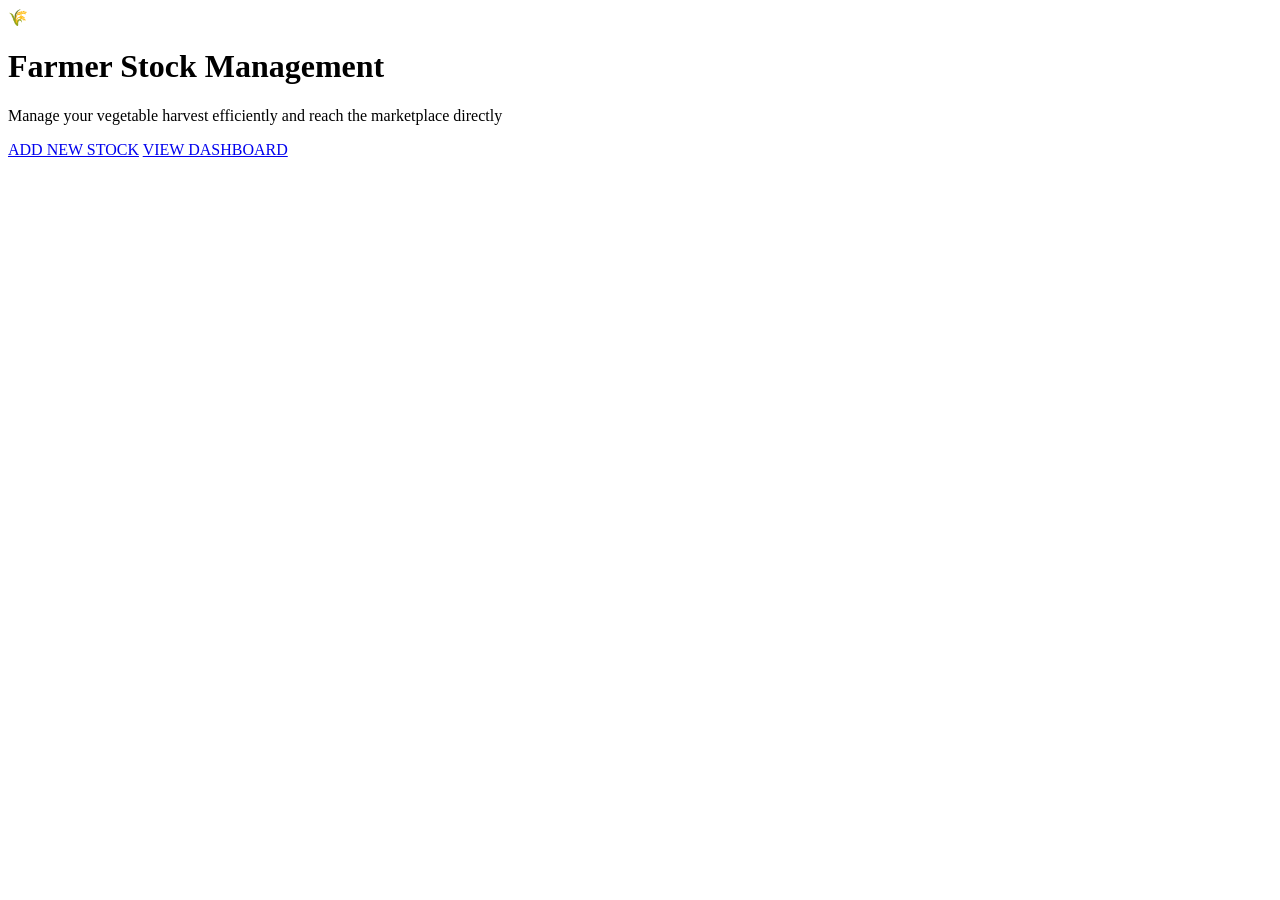
==== index.html @ 3bf1a64a "Add files via upload" ====
<!DOCTYPE html>
<html lang="en">
<head>
    <meta charset="UTF-8">
    <meta name="viewport" content="width=device-width, initial-scale=1.0">
    <title>Farmer Stock Management - Home</title>
    <link rel="stylesheet" href="/css/index.css">
</head>
<body>
<div class="container">
    <div class="card">
        <div class="header">
            <div class="logo">🌾</div>
            <h1>Farmer Stock Management</h1>
        </div>

        <p class="subtitle">Manage your vegetable harvest efficiently and reach the marketplace directly</p>

        <div class="button-group">
            <a href="/add-stock" class="btn btn-primary"> ADD NEW STOCK</a>
            <a href="/farmer-dashboard" class="btn btn-secondary"> VIEW DASHBOARD</a>
        </div>
    </div>
</div>
</body>
</html>
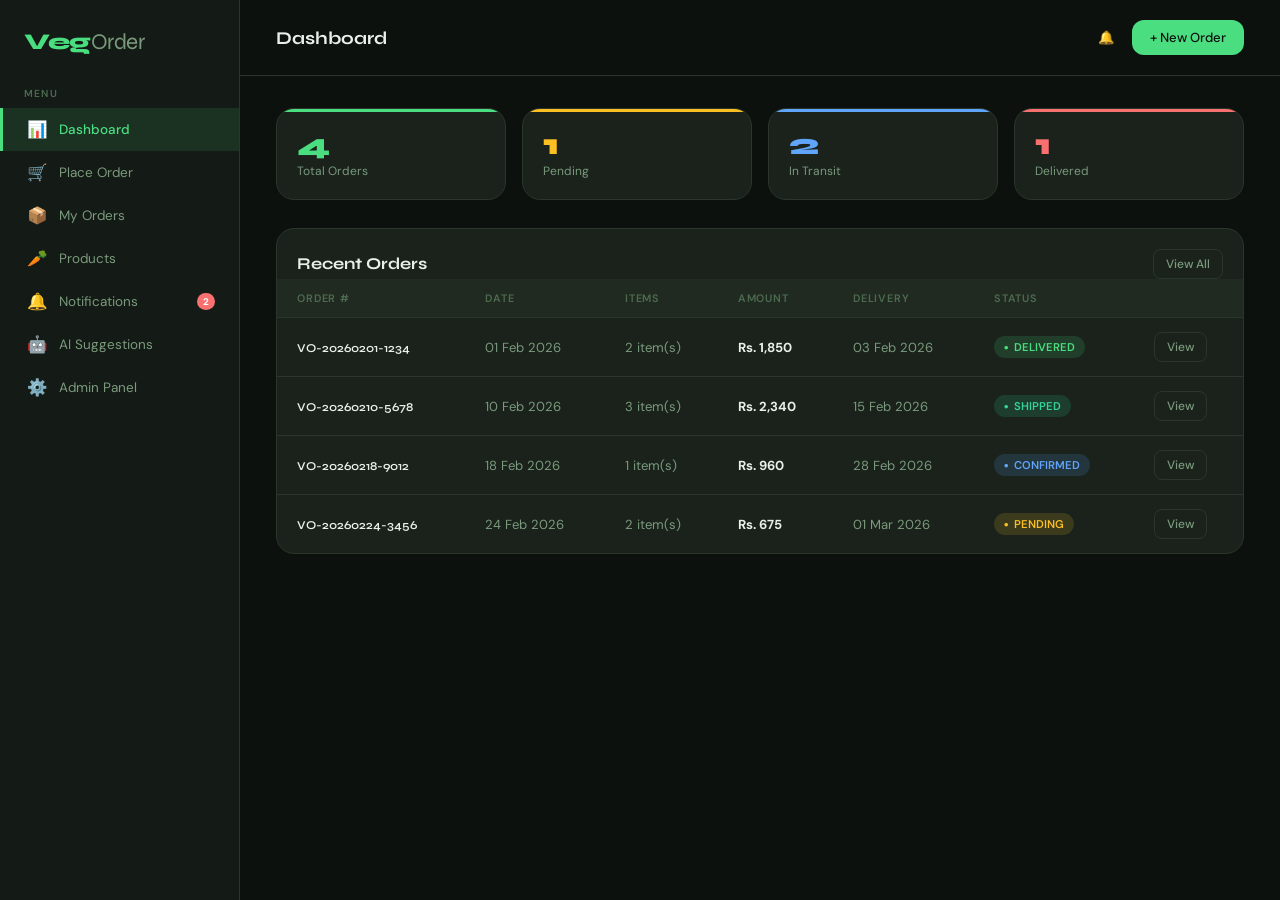
==== commit de179a23: "Add files via upload Order-Management feature" ====
--- a/index.html
+++ b/index.html
@@ -1,26 +1,1491 @@
-<!DOCTYPE html>
-<html lang="en">
-<head>
-    <meta charset="UTF-8">
-    <meta name="viewport" content="width=device-width, initial-scale=1.0">
-    <title>Farmer Stock Management - Home</title>
-    <link rel="stylesheet" href="/css/index.css">
-</head>
-<body>
-<div class="container">
-    <div class="card">
-        <div class="header">
-            <div class="logo">🌾</div>
-            <h1>Farmer Stock Management</h1>
-        </div>
-
-        <p class="subtitle">Manage your vegetable harvest efficiently and reach the marketplace directly</p>
-
-        <div class="button-group">
-            <a href="/add-stock" class="btn btn-primary"> ADD NEW STOCK</a>
-            <a href="/farmer-dashboard" class="btn btn-secondary"> VIEW DASHBOARD</a>
-        </div>
-    </div>
-</div>
-</body>
-</html>+<!DOCTYPE html>
+<html lang="en">
+<head>
+    <meta charset="UTF-8">
+    <meta name="viewport" content="width=device-width, initial-scale=1.0">
+    <title>VegOrder — Order Management</title>
+    <link rel="preconnect" href="https://fonts.googleapis.com">
+    <link href="https://fonts.googleapis.com/css2?family=Syne:wght@400;600;700;800&family=DM+Sans:ital,wght@0,300;0,400;0,500;1,300&display=swap" rel="stylesheet">
+    <style>
+        /* ===== ROOT & RESET ===== */
+        *, *::before, *::after { box-sizing: border-box; margin: 0; padding: 0; }
+
+        :root {
+            --bg: #0d110e;
+            --bg2: #141a15;
+            --surface: #1a221b;
+            --surface2: #202a21;
+            --border: #2a362b;
+            --green: #4ade80;
+            --green-dim: #22c55e;
+            --green-glow: rgba(74,222,128,0.12);
+            --amber: #fbbf24;
+            --red: #f87171;
+            --blue: #60a5fa;
+            --text: #e8f0e9;
+            --text-muted: #7a9a7d;
+            --text-dim: #4d6b50;
+            --font-display: 'Syne', sans-serif;
+            --font-body: 'DM Sans', sans-serif;
+            --r: 12px;
+            --r-lg: 18px;
+        }
+
+        html { font-size: 15px; }
+        body {
+            font-family: var(--font-body);
+            background: var(--bg);
+            color: var(--text);
+            min-height: 100vh;
+            overflow-x: hidden;
+        }
+
+        /* ===== LAYOUT ===== */
+        .shell {
+            display: grid;
+            grid-template-columns: 240px 1fr;
+            min-height: 100vh;
+        }
+
+        /* ===== SIDEBAR ===== */
+        .sidebar {
+            background: var(--bg2);
+            border-right: 1px solid var(--border);
+            display: flex;
+            flex-direction: column;
+            padding: 28px 0;
+            position: sticky;
+            top: 0;
+            height: 100vh;
+        }
+
+        .logo {
+            padding: 0 24px 32px;
+            font-family: var(--font-display);
+            font-size: 1.5rem;
+            font-weight: 800;
+            color: var(--green);
+            letter-spacing: -0.5px;
+        }
+        .logo span { color: var(--text-muted); font-weight: 400; }
+
+        .nav-label {
+            font-size: 0.68rem;
+            font-weight: 600;
+            letter-spacing: 0.12em;
+            text-transform: uppercase;
+            color: var(--text-dim);
+            padding: 0 24px 8px;
+        }
+
+        .nav-item {
+            display: flex;
+            align-items: center;
+            gap: 12px;
+            padding: 11px 24px;
+            font-size: 0.9rem;
+            font-weight: 400;
+            color: var(--text-muted);
+            cursor: pointer;
+            border-left: 3px solid transparent;
+            transition: all 0.2s;
+        }
+        .nav-item:hover { background: var(--surface); color: var(--text); }
+        .nav-item.active {
+            background: var(--green-glow);
+            color: var(--green);
+            border-left-color: var(--green);
+            font-weight: 500;
+        }
+        .nav-item .ico { font-size: 1.1rem; width: 20px; text-align: center; }
+        .badge {
+            margin-left: auto;
+            background: var(--red);
+            color: #fff;
+            font-size: 0.65rem;
+            font-weight: 700;
+            border-radius: 99px;
+            padding: 2px 6px;
+            min-width: 18px;
+            text-align: center;
+        }
+
+        .sidebar-bottom {
+            margin-top: auto;
+            padding: 20px 24px;
+            border-top: 1px solid var(--border);
+        }
+        .user-chip {
+            display: flex;
+            align-items: center;
+            gap: 10px;
+        }
+        .avatar {
+            width: 34px; height: 34px;
+            border-radius: 50%;
+            background: var(--green);
+            display: flex; align-items: center; justify-content: center;
+            font-family: var(--font-display);
+            font-weight: 700;
+            font-size: 0.8rem;
+            color: var(--bg);
+        }
+        .user-info { font-size: 0.82rem; }
+        .user-info strong { display: block; font-weight: 500; color: var(--text); }
+        .user-info small { color: var(--text-dim); }
+
+        /* ===== MAIN ===== */
+        .main {
+            display: flex;
+            flex-direction: column;
+            overflow-y: auto;
+        }
+
+        /* ===== TOPBAR ===== */
+        .topbar {
+            display: flex;
+            align-items: center;
+            justify-content: space-between;
+            padding: 20px 36px;
+            border-bottom: 1px solid var(--border);
+            background: var(--bg);
+            position: sticky;
+            top: 0;
+            z-index: 10;
+        }
+        .page-title {
+            font-family: var(--font-display);
+            font-size: 1.2rem;
+            font-weight: 700;
+            color: var(--text);
+        }
+        .topbar-actions { display: flex; gap: 10px; align-items: center; }
+
+        /* ===== BUTTONS ===== */
+        .btn {
+            display: inline-flex;
+            align-items: center;
+            gap: 7px;
+            padding: 9px 18px;
+            border-radius: var(--r);
+            font-family: var(--font-body);
+            font-size: 0.875rem;
+            font-weight: 500;
+            cursor: pointer;
+            border: none;
+            transition: all 0.2s;
+            text-decoration: none;
+        }
+        .btn-primary {
+            background: var(--green);
+            color: var(--bg);
+        }
+        .btn-primary:hover { background: var(--green-dim); transform: translateY(-1px); }
+        .btn-secondary {
+            background: var(--surface);
+            color: var(--text-muted);
+            border: 1px solid var(--border);
+        }
+        .btn-secondary:hover { color: var(--text); border-color: var(--text-dim); }
+        .btn-danger { background: rgba(248,113,113,0.15); color: var(--red); border: 1px solid rgba(248,113,113,0.3); }
+        .btn-danger:hover { background: rgba(248,113,113,0.25); }
+        .btn-sm { padding: 6px 12px; font-size: 0.8rem; border-radius: 8px; }
+        .btn-ghost { background: transparent; color: var(--text-muted); padding: 8px; border-radius: 8px; }
+        .btn-ghost:hover { background: var(--surface); color: var(--text); }
+
+        /* ===== PAGE CONTENT ===== */
+        .page { padding: 32px 36px; display: none; }
+        .page.active { display: block; }
+
+        /* ===== SECTION HEADER ===== */
+        .section-header {
+            display: flex;
+            align-items: center;
+            justify-content: space-between;
+            margin-bottom: 24px;
+        }
+        .section-title {
+            font-family: var(--font-display);
+            font-size: 1.1rem;
+            font-weight: 700;
+        }
+        .section-sub { color: var(--text-muted); font-size: 0.82rem; margin-top: 2px; }
+
+        /* ===== STATS ROW ===== */
+        .stats-row {
+            display: grid;
+            grid-template-columns: repeat(4, 1fr);
+            gap: 16px;
+            margin-bottom: 28px;
+        }
+        .stat-card {
+            background: var(--surface);
+            border: 1px solid var(--border);
+            border-radius: var(--r-lg);
+            padding: 20px;
+            position: relative;
+            overflow: hidden;
+        }
+        .stat-card::before {
+            content: '';
+            position: absolute;
+            top: 0; left: 0; right: 0;
+            height: 3px;
+            border-radius: var(--r-lg) var(--r-lg) 0 0;
+        }
+        .stat-card.green::before { background: var(--green); }
+        .stat-card.amber::before { background: var(--amber); }
+        .stat-card.red::before { background: var(--red); }
+        .stat-card.blue::before { background: var(--blue); }
+        .stat-value {
+            font-family: var(--font-display);
+            font-size: 2rem;
+            font-weight: 800;
+            line-height: 1;
+            margin-bottom: 4px;
+        }
+        .stat-card.green .stat-value { color: var(--green); }
+        .stat-card.amber .stat-value { color: var(--amber); }
+        .stat-card.red .stat-value { color: var(--red); }
+        .stat-card.blue .stat-value { color: var(--blue); }
+        .stat-label { font-size: 0.8rem; color: var(--text-muted); }
+
+        /* ===== TABLE ===== */
+        .card {
+            background: var(--surface);
+            border: 1px solid var(--border);
+            border-radius: var(--r-lg);
+            overflow: hidden;
+        }
+        .table-wrap { overflow-x: auto; }
+        table { width: 100%; border-collapse: collapse; }
+        thead th {
+            padding: 12px 20px;
+            text-align: left;
+            font-size: 0.72rem;
+            font-weight: 600;
+            letter-spacing: 0.08em;
+            text-transform: uppercase;
+            color: var(--text-dim);
+            background: var(--surface2);
+            border-bottom: 1px solid var(--border);
+        }
+        tbody tr {
+            border-bottom: 1px solid var(--border);
+            transition: background 0.15s;
+        }
+        tbody tr:last-child { border-bottom: none; }
+        tbody tr:hover { background: var(--surface2); }
+        tbody td {
+            padding: 14px 20px;
+            font-size: 0.875rem;
+            color: var(--text);
+            vertical-align: middle;
+        }
+        .td-muted { color: var(--text-muted); }
+
+        /* ===== STATUS BADGES ===== */
+        .status {
+            display: inline-flex;
+            align-items: center;
+            gap: 5px;
+            padding: 4px 10px;
+            border-radius: 99px;
+            font-size: 0.75rem;
+            font-weight: 600;
+        }
+        .status::before { content: '●'; font-size: 0.55rem; }
+        .status-PENDING { background: rgba(251,191,36,0.15); color: var(--amber); }
+        .status-CONFIRMED { background: rgba(96,165,250,0.15); color: var(--blue); }
+        .status-PACKED { background: rgba(167,139,250,0.15); color: #a78bfa; }
+        .status-SHIPPED { background: rgba(52,211,153,0.15); color: #34d399; }
+        .status-DELIVERED { background: rgba(74,222,128,0.15); color: var(--green); }
+        .status-CANCELLED { background: rgba(248,113,113,0.15); color: var(--red); }
+
+        /* ===== MODAL ===== */
+        .overlay {
+            position: fixed; inset: 0;
+            background: rgba(0,0,0,0.7);
+            backdrop-filter: blur(4px);
+            z-index: 100;
+            display: none;
+            align-items: center;
+            justify-content: center;
+            animation: fadeIn 0.2s;
+        }
+        .overlay.open { display: flex; }
+        @keyframes fadeIn { from { opacity: 0; } to { opacity: 1; } }
+
+        .modal {
+            background: var(--bg2);
+            border: 1px solid var(--border);
+            border-radius: 20px;
+            width: 620px;
+            max-width: calc(100vw - 40px);
+            max-height: 90vh;
+            overflow-y: auto;
+            animation: slideUp 0.25s cubic-bezier(0.34, 1.56, 0.64, 1);
+        }
+        @keyframes slideUp { from { transform: translateY(30px); opacity: 0; } to { transform: translateY(0); opacity: 1; } }
+
+        .modal-header {
+            display: flex;
+            align-items: center;
+            justify-content: space-between;
+            padding: 24px 28px;
+            border-bottom: 1px solid var(--border);
+        }
+        .modal-title {
+            font-family: var(--font-display);
+            font-size: 1.1rem;
+            font-weight: 700;
+        }
+        .modal-body { padding: 24px 28px; }
+        .modal-footer {
+            padding: 16px 28px;
+            border-top: 1px solid var(--border);
+            display: flex;
+            justify-content: flex-end;
+            gap: 10px;
+        }
+
+        /* ===== FORMS ===== */
+        .form-grid { display: grid; grid-template-columns: 1fr 1fr; gap: 16px; }
+        .form-group { display: flex; flex-direction: column; gap: 6px; }
+        .form-group.full { grid-column: 1 / -1; }
+        label { font-size: 0.8rem; font-weight: 500; color: var(--text-muted); }
+        input, select, textarea {
+            background: var(--surface);
+            border: 1px solid var(--border);
+            border-radius: var(--r);
+            padding: 10px 14px;
+            font-family: var(--font-body);
+            font-size: 0.875rem;
+            color: var(--text);
+            transition: border-color 0.2s;
+            outline: none;
+        }
+        input:focus, select:focus, textarea:focus {
+            border-color: var(--green);
+            box-shadow: 0 0 0 3px var(--green-glow);
+        }
+        select option { background: var(--bg2); }
+        textarea { resize: vertical; min-height: 72px; }
+
+        /* ===== CART ITEMS ===== */
+        .cart-items { display: flex; flex-direction: column; gap: 10px; margin-bottom: 16px; }
+        .cart-item {
+            display: grid;
+            grid-template-columns: 1fr 100px 32px;
+            gap: 10px;
+            align-items: center;
+            background: var(--surface);
+            border: 1px solid var(--border);
+            border-radius: var(--r);
+            padding: 12px 14px;
+        }
+        .add-item-btn {
+            display: flex;
+            align-items: center;
+            gap: 8px;
+            padding: 10px;
+            border: 1px dashed var(--border);
+            border-radius: var(--r);
+            color: var(--text-dim);
+            font-size: 0.85rem;
+            cursor: pointer;
+            transition: all 0.2s;
+            background: none;
+            width: 100%;
+        }
+        .add-item-btn:hover { border-color: var(--green); color: var(--green); }
+
+        /* ===== VEGETABLE GRID ===== */
+        .veg-grid {
+            display: grid;
+            grid-template-columns: repeat(auto-fill, minmax(180px, 1fr));
+            gap: 14px;
+            margin-bottom: 28px;
+        }
+        .veg-card {
+            background: var(--surface);
+            border: 1px solid var(--border);
+            border-radius: var(--r-lg);
+            padding: 18px;
+            transition: all 0.2s;
+            cursor: pointer;
+            position: relative;
+        }
+        .veg-card:hover { border-color: var(--green); transform: translateY(-2px); box-shadow: 0 8px 24px rgba(0,0,0,0.3); }
+        .veg-icon { font-size: 2.2rem; margin-bottom: 10px; }
+        .veg-name { font-weight: 600; font-size: 0.9rem; margin-bottom: 4px; }
+        .veg-price { color: var(--green); font-size: 0.85rem; font-weight: 500; }
+        .veg-stock { font-size: 0.75rem; color: var(--text-dim); margin-top: 4px; }
+        .stock-low { color: var(--amber) !important; }
+        .stock-out { color: var(--red) !important; }
+
+        /* ===== AI SUGGESTION CARD ===== */
+        .suggestion-card {
+            background: linear-gradient(135deg, rgba(74,222,128,0.06), rgba(74,222,128,0.02));
+            border: 1px solid rgba(74,222,128,0.2);
+            border-radius: var(--r-lg);
+            padding: 20px;
+            margin-bottom: 24px;
+        }
+        .suggestion-header {
+            display: flex;
+            align-items: center;
+            gap: 10px;
+            margin-bottom: 16px;
+        }
+        .suggestion-header h3 {
+            font-family: var(--font-display);
+            font-size: 1rem;
+            font-weight: 700;
+            color: var(--green);
+        }
+        .ai-badge {
+            background: rgba(74,222,128,0.15);
+            color: var(--green);
+            font-size: 0.65rem;
+            font-weight: 700;
+            letter-spacing: 0.1em;
+            padding: 3px 8px;
+            border-radius: 99px;
+        }
+        .suggestions-grid { display: grid; grid-template-columns: repeat(auto-fill, minmax(160px, 1fr)); gap: 10px; }
+        .sug-item {
+            background: var(--surface2);
+            border: 1px solid var(--border);
+            border-radius: var(--r);
+            padding: 12px;
+            cursor: pointer;
+            transition: all 0.2s;
+        }
+        .sug-item:hover { border-color: var(--green); }
+        .sug-item-name { font-weight: 500; font-size: 0.85rem; margin-bottom: 4px; }
+        .sug-qty { color: var(--green); font-size: 1rem; font-weight: 700; }
+        .sug-meta { font-size: 0.72rem; color: var(--text-dim); margin-top: 2px; }
+        .confidence-bar { height: 3px; background: var(--border); border-radius: 99px; margin-top: 8px; overflow: hidden; }
+        .confidence-fill { height: 100%; background: var(--green); border-radius: 99px; transition: width 0.6s; }
+
+        /* ===== NOTIFICATION LIST ===== */
+        .notif-list { display: flex; flex-direction: column; gap: 10px; }
+        .notif-item {
+            display: flex;
+            gap: 14px;
+            padding: 16px;
+            background: var(--surface);
+            border: 1px solid var(--border);
+            border-radius: var(--r);
+            transition: background 0.2s;
+        }
+        .notif-item.unread { border-left: 3px solid var(--green); background: rgba(74,222,128,0.04); }
+        .notif-icon {
+            width: 38px; height: 38px; border-radius: 10px;
+            display: flex; align-items: center; justify-content: center;
+            font-size: 1.1rem;
+            flex-shrink: 0;
+        }
+        .notif-confirm .notif-icon { background: rgba(96,165,250,0.15); }
+        .notif-ship .notif-icon { background: rgba(52,211,153,0.15); }
+        .notif-deliver .notif-icon { background: rgba(74,222,128,0.15); }
+        .notif-cancel .notif-icon { background: rgba(248,113,113,0.15); }
+        .notif-ai .notif-icon { background: rgba(167,139,250,0.15); }
+        .notif-title { font-weight: 500; font-size: 0.875rem; margin-bottom: 3px; }
+        .notif-msg { font-size: 0.8rem; color: var(--text-muted); line-height: 1.4; }
+        .notif-time { font-size: 0.72rem; color: var(--text-dim); margin-top: 6px; }
+
+        /* ===== ORDER DETAIL ===== */
+        .order-detail-header {
+            display: flex;
+            align-items: flex-start;
+            justify-content: space-between;
+            margin-bottom: 28px;
+            gap: 16px;
+        }
+        .order-meta { display: flex; flex-direction: column; gap: 6px; }
+        .order-number {
+            font-family: var(--font-display);
+            font-size: 1.4rem;
+            font-weight: 800;
+        }
+        .order-date { color: var(--text-muted); font-size: 0.85rem; }
+        .order-actions { display: flex; gap: 8px; }
+
+        .timeline {
+            display: flex;
+            gap: 0;
+            margin-bottom: 28px;
+            background: var(--surface);
+            border: 1px solid var(--border);
+            border-radius: var(--r-lg);
+            padding: 20px 24px;
+            overflow-x: auto;
+        }
+        .step {
+            flex: 1;
+            display: flex;
+            flex-direction: column;
+            align-items: center;
+            position: relative;
+            min-width: 80px;
+        }
+        .step::after {
+            content: '';
+            position: absolute;
+            top: 16px;
+            left: 50%;
+            right: -50%;
+            height: 2px;
+            background: var(--border);
+            z-index: 0;
+        }
+        .step:last-child::after { display: none; }
+        .step.done::after { background: var(--green); }
+        .step-dot {
+            width: 32px; height: 32px;
+            border-radius: 50%;
+            background: var(--surface2);
+            border: 2px solid var(--border);
+            display: flex; align-items: center; justify-content: center;
+            font-size: 0.85rem;
+            position: relative;
+            z-index: 1;
+        }
+        .step.done .step-dot { background: var(--green); border-color: var(--green); color: var(--bg); }
+        .step.current .step-dot { border-color: var(--amber); box-shadow: 0 0 0 4px rgba(251,191,36,0.2); background: rgba(251,191,36,0.15); color: var(--amber); }
+        .step-label { font-size: 0.7rem; color: var(--text-dim); margin-top: 8px; text-align: center; }
+        .step.done .step-label { color: var(--green); }
+        .step.current .step-label { color: var(--amber); font-weight: 600; }
+
+        /* ===== EMPTY STATE ===== */
+        .empty {
+            text-align: center;
+            padding: 60px 20px;
+            color: var(--text-dim);
+        }
+        .empty-icon { font-size: 3rem; margin-bottom: 12px; }
+        .empty-title { font-family: var(--font-display); font-size: 1rem; font-weight: 700; color: var(--text-muted); margin-bottom: 6px; }
+        .empty-desc { font-size: 0.85rem; }
+
+        /* ===== TOAST ===== */
+        .toast-container {
+            position: fixed;
+            bottom: 24px;
+            right: 24px;
+            z-index: 999;
+            display: flex;
+            flex-direction: column;
+            gap: 10px;
+        }
+        .toast {
+            background: var(--surface);
+            border: 1px solid var(--border);
+            border-radius: var(--r);
+            padding: 14px 18px;
+            font-size: 0.875rem;
+            min-width: 280px;
+            display: flex;
+            align-items: center;
+            gap: 10px;
+            animation: slideUp 0.3s cubic-bezier(0.34, 1.56, 0.64, 1);
+            box-shadow: 0 8px 32px rgba(0,0,0,0.4);
+        }
+        .toast.success { border-left: 3px solid var(--green); }
+        .toast.error { border-left: 3px solid var(--red); }
+        .toast.info { border-left: 3px solid var(--blue); }
+
+        /* ===== SCROLLBAR ===== */
+        ::-webkit-scrollbar { width: 6px; height: 6px; }
+        ::-webkit-scrollbar-track { background: var(--bg); }
+        ::-webkit-scrollbar-thumb { background: var(--border); border-radius: 3px; }
+        ::-webkit-scrollbar-thumb:hover { background: var(--text-dim); }
+
+        /* ===== ANIMATIONS ===== */
+        @keyframes pulse { 0%,100% { opacity:1 } 50% { opacity: 0.5 } }
+        .loading { animation: pulse 1.5s infinite; }
+    </style>
+</head>
+<body>
+
+<div class="shell">
+    <!-- SIDEBAR -->
+    <aside class="sidebar">
+        <div class="logo">Veg<span>Order</span></div>
+        <div class="nav-label">Menu</div>
+        <div class="nav-item active" onclick="showPage('dashboard')">
+            <span class="ico">📊</span> Dashboard
+        </div>
+        <div class="nav-item" onclick="showPage('place-order')">
+            <span class="ico">🛒</span> Place Order
+        </div>
+        <div class="nav-item" onclick="showPage('orders')">
+            <span class="ico">📦</span> My Orders
+        </div>
+        <div class="nav-item" onclick="showPage('vegetables')">
+            <span class="ico">🥕</span> Products
+        </div>
+        <div class="nav-item" onclick="showPage('notifications')">
+            <span class="ico">🔔</span> Notifications
+            <span class="badge" id="notif-badge" style="display:none">3</span>
+        </div>
+        <div class="nav-item" onclick="showPage('ai-suggestions')">
+            <span class="ico">🤖</span> AI Suggestions
+        </div>
+        <div class="nav-item" onclick="showPage('admin')">
+            <span class="ico">⚙️</span> Admin Panel
+        </div>
+
+    </aside>
+
+    <!-- MAIN -->
+    <main class="main">
+        <div class="topbar">
+            <div class="page-title" id="page-title">Dashboard</div>
+            <div class="topbar-actions">
+                <button class="btn btn-ghost" onclick="showPage('notifications')">🔔</button>
+                <button class="btn btn-primary" onclick="showPage('place-order')">+ New Order</button>
+            </div>
+        </div>
+
+        <!-- ===== DASHBOARD PAGE ===== -->
+        <div class="page active" id="page-dashboard">
+            <div class="stats-row">
+                <div class="stat-card green">
+                    <div class="stat-value" id="stat-total">0</div>
+                    <div class="stat-label">Total Orders</div>
+                </div>
+                <div class="stat-card amber">
+                    <div class="stat-value" id="stat-pending">0</div>
+                    <div class="stat-label">Pending</div>
+                </div>
+                <div class="stat-card blue">
+                    <div class="stat-value" id="stat-transit">0</div>
+                    <div class="stat-label">In Transit</div>
+                </div>
+                <div class="stat-card red">
+                    <div class="stat-value" id="stat-delivered">0</div>
+                    <div class="stat-label">Delivered</div>
+                </div>
+            </div>
+            <div class="card">
+                <div style="padding: 20px 20px 0; display:flex; justify-content:space-between; align-items:center;">
+                    <div class="section-title">Recent Orders</div>
+                    <button class="btn btn-secondary btn-sm" onclick="showPage('orders')">View All</button>
+                </div>
+                <div class="table-wrap">
+                    <table>
+                        <thead>
+                        <tr>
+                            <th>Order #</th>
+                            <th>Date</th>
+                            <th>Items</th>
+                            <th>Amount</th>
+                            <th>Delivery</th>
+                            <th>Status</th>
+                            <th></th>
+                        </tr>
+                        </thead>
+                        <tbody id="dashboard-orders-body">
+                        <tr><td colspan="7"><div class="loading" style="padding:20px;text-align:center;color:var(--text-dim)">Loading orders…</div></td></tr>
+                        </tbody>
+                    </table>
+                </div>
+            </div>
+        </div>
+
+        <!-- ===== PLACE ORDER PAGE ===== -->
+        <div class="page" id="page-place-order">
+            <div class="suggestion-card" id="inline-suggestions" style="display:none">
+                <div class="suggestion-header">
+                    <span style="font-size:1.5rem">🤖</span>
+                    <h3>AI Demand Suggestions</h3>
+                    <span class="ai-badge">AIML</span>
+                </div>
+                <p style="font-size:0.82rem;color:var(--text-muted);margin-bottom:14px">Based on your order history, here's what you might need:</p>
+                <div class="suggestions-grid" id="place-suggestions-grid"></div>
+            </div>
+
+            <div class="card" style="padding: 28px;">
+                <div class="section-header">
+                    <div>
+                        <div class="section-title">New Order</div>
+                        <div class="section-sub">Select vegetables, set quantity and delivery date</div>
+                    </div>
+                </div>
+
+                <div class="form-grid">
+                    <div class="form-group">
+                        <label>Delivery Date</label>
+                        <input type="date" id="order-delivery-date">
+                    </div>
+                    <div class="form-group">
+                        <label>Delivery Address</label>
+                        <input type="text" id="order-delivery-address" placeholder="Enter delivery address">
+                    </div>
+                    <div class="form-group full">
+                        <label>Order Notes (optional)</label>
+                        <textarea id="order-notes" placeholder="Special instructions…"></textarea>
+                    </div>
+                </div>
+
+                <div style="margin: 20px 0 10px; font-size:0.85rem; font-weight:500; color:var(--text-muted)">ORDER ITEMS</div>
+                <div class="cart-items" id="cart-items"></div>
+                <button class="add-item-btn" onclick="addCartItem()">+ Add Vegetable</button>
+
+                <div style="display:flex; align-items:center; justify-content:space-between; margin-top:24px; padding-top:20px; border-top:1px solid var(--border)">
+                    <div>
+                        <div style="font-size:0.8rem;color:var(--text-muted)">Order Total</div>
+                        <div style="font-family:var(--font-display);font-size:1.5rem;font-weight:800;color:var(--green)" id="order-total">Rs. 0.00</div>
+                    </div>
+                    <button class="btn btn-primary" onclick="submitOrder()" style="padding:12px 28px;font-size:1rem;">
+                        Place Order →
+                    </button>
+                </div>
+            </div>
+        </div>
+
+        <!-- ===== MY ORDERS PAGE ===== -->
+        <div class="page" id="page-orders">
+            <div class="card">
+                <div style="padding:20px; display:flex; gap:10px; align-items:center; border-bottom:1px solid var(--border)">
+                    <select id="status-filter" onchange="filterOrders()" style="min-width:160px">
+                        <option value="">All Statuses</option>
+                        <option>PENDING</option>
+                        <option>CONFIRMED</option>
+                        <option>PACKED</option>
+                        <option>SHIPPED</option>
+                        <option>DELIVERED</option>
+                        <option>CANCELLED</option>
+                    </select>
+                </div>
+                <div class="table-wrap">
+                    <table>
+                        <thead>
+                        <tr>
+                            <th>Order #</th>
+                            <th>Date</th>
+                            <th>Items</th>
+                            <th>Total</th>
+                            <th>Delivery Date</th>
+                            <th>Status</th>
+                            <th>Actions</th>
+                        </tr>
+                        </thead>
+                        <tbody id="orders-body"></tbody>
+                    </table>
+                </div>
+            </div>
+        </div>
+
+        <!-- ===== VEGETABLES PAGE ===== -->
+        <div class="page" id="page-vegetables">
+            <div class="section-header">
+                <div>
+                    <div class="section-title">Available Products</div>
+                    <div class="section-sub">Live stock from farmers</div>
+                </div>
+                <input type="text" placeholder="Search vegetables…" oninput="filterVegs(this.value)" style="width:220px">
+            </div>
+            <div class="veg-grid" id="veg-grid"></div>
+        </div>
+
+        <!-- ===== NOTIFICATIONS PAGE ===== -->
+        <div class="page" id="page-notifications">
+            <div class="section-header">
+                <div>
+                    <div class="section-title">Notifications</div>
+                    <div class="section-sub" id="notif-count-label"></div>
+                </div>
+                <button class="btn btn-secondary btn-sm" onclick="markAllRead()">Mark all read</button>
+            </div>
+            <div class="notif-list" id="notif-list"></div>
+        </div>
+
+        <!-- ===== AI SUGGESTIONS PAGE ===== -->
+        <div class="page" id="page-ai-suggestions">
+            <div class="suggestion-card">
+                <div class="suggestion-header">
+                    <span style="font-size:1.8rem">🤖</span>
+                    <div>
+                        <h3>AI Demand Planner</h3>
+                        <p style="font-size:0.8rem;color:var(--text-muted);margin-top:2px">Smart quantity predictions based on your buying patterns</p>
+                    </div>
+                    <span class="ai-badge" style="margin-left:auto">AIML</span>
+                </div>
+                <div style="display:flex;gap:12px;align-items:center;margin-bottom:16px">
+                    <label style="color:var(--text-muted);font-size:0.85rem">Analysis period:</label>
+                    <select id="ai-months" onchange="loadSuggestions()" style="width:auto">
+                        <option value="1">Last 1 month</option>
+                        <option value="3" selected>Last 3 months</option>
+                        <option value="6">Last 6 months</option>
+                    </select>
+                </div>
+                <div class="suggestions-grid" id="ai-suggestions-grid">
+                    <div class="empty" style="grid-column:1/-1;padding:40px">
+                        <div class="empty-icon">📊</div>
+                        <div class="empty-title">No history yet</div>
+                        <div class="empty-desc">Place orders to unlock AI-powered demand predictions</div>
+                    </div>
+                </div>
+            </div>
+            <div style="padding:12px 0;font-size:0.8rem;color:var(--text-dim);text-align:center">
+                AI suggestions use a rolling average + 10% waste-reduction buffer. Confidence increases with more order history.
+            </div>
+        </div>
+
+        <!-- ===== ADMIN PAGE ===== -->
+        <div class="page" id="page-admin">
+            <div class="section-header">
+                <div class="section-title">Admin — Update Order Status</div>
+            </div>
+            <div class="card">
+                <div class="table-wrap">
+                    <table>
+                        <thead>
+                        <tr><th>Order #</th><th>Buyer ID</th><th>Total</th><th>Current Status</th><th>Update Status</th></tr>
+                        </thead>
+                        <tbody id="admin-orders-body"></tbody>
+                    </table>
+                </div>
+            </div>
+        </div>
+    </main>
+</div>
+
+<!-- ORDER DETAIL MODAL -->
+<div class="overlay" id="detail-modal">
+    <div class="modal" style="width:700px">
+        <div class="modal-header">
+            <div class="modal-title">Order Details</div>
+            <button class="btn btn-ghost" onclick="closeModal('detail-modal')">✕</button>
+        </div>
+        <div class="modal-body" id="detail-modal-body"></div>
+    </div>
+</div>
+
+<!-- CANCEL MODAL -->
+<div class="overlay" id="cancel-modal">
+    <div class="modal" style="width:420px">
+        <div class="modal-header">
+            <div class="modal-title">Cancel Order</div>
+            <button class="btn btn-ghost" onclick="closeModal('cancel-modal')">✕</button>
+        </div>
+        <div class="modal-body">
+            <p style="color:var(--text-muted);margin-bottom:16px;font-size:0.875rem">Please provide a reason for cancellation:</p>
+            <textarea id="cancel-reason" placeholder="Reason for cancellation…" style="width:100%"></textarea>
+        </div>
+        <div class="modal-footer">
+            <button class="btn btn-secondary" onclick="closeModal('cancel-modal')">Back</button>
+            <button class="btn btn-danger" onclick="confirmCancel()">Cancel Order</button>
+        </div>
+    </div>
+</div>
+
+<div class="toast-container" id="toasts"></div>
+
+<script>
+    // ============================================================
+    // CONFIG
+    // ============================================================
+    const API = 'http://localhost:8081/api';
+    const BUYER_ID = 3; // logged in buyer
+
+    // ============================================================
+    // STATE
+    // ============================================================
+    let allOrders = [];
+    let allVegs = [];
+    let allNotifs = [];
+    let cartItems = [];
+    let cancelTargetId = null;
+
+    // ============================================================
+    // DEMO DATA (used when backend not connected)
+    // ============================================================
+    const DEMO_VEGS = [
+        { id: 1, name: 'Tomatoes', category: 'Fruit', unit: 'kg', pricePerUnit: 120, availableStock: 500, icon: '🍅' },
+        { id: 2, name: 'Carrots', category: 'Root', unit: 'kg', pricePerUnit: 85, availableStock: 300, icon: '🥕' },
+        { id: 3, name: 'Cabbage', category: 'Leafy', unit: 'piece', pricePerUnit: 60, availableStock: 200, icon: '🥬' },
+        { id: 4, name: 'Beans', category: 'Pod', unit: 'kg', pricePerUnit: 150, availableStock: 150, icon: '🫘' },
+        { id: 5, name: 'Brinjal', category: 'Fruit', unit: 'kg', pricePerUnit: 95, availableStock: 250, icon: '🍆' },
+        { id: 6, name: 'Leeks', category: 'Bulb', unit: 'bundle', pricePerUnit: 45, availableStock: 180, icon: '🧅' },
+        { id: 7, name: 'Pumpkin', category: 'Fruit', unit: 'kg', pricePerUnit: 55, availableStock: 400, icon: '🎃' },
+        { id: 8, name: 'Bitter Gourd', category: 'Fruit', unit: 'kg', pricePerUnit: 130, availableStock: 5, icon: '🫑' },
+    ];
+
+    const DEMO_ORDERS = [
+        { id: 1, orderNumber: 'VO-20260201-1234', buyerId: 3, status: 'DELIVERED', totalAmount: 1850, deliveryDate: '2026-02-03', createdAt: '2026-02-01T09:30:00', canModifyUntil: null, items: [{vegetableId:1,quantity:5,unitPrice:120},{vegetableId:2,quantity:8,unitPrice:85}] },
+        { id: 2, orderNumber: 'VO-20260210-5678', buyerId: 3, status: 'SHIPPED', totalAmount: 2340, deliveryDate: '2026-02-15', createdAt: '2026-02-10T14:00:00', canModifyUntil: null, items: [{vegetableId:3,quantity:10,unitPrice:60},{vegetableId:4,quantity:6,unitPrice:150},{vegetableId:5,quantity:8,unitPrice:95}] },
+        { id: 3, orderNumber: 'VO-20260218-9012', buyerId: 3, status: 'CONFIRMED', totalAmount: 960, deliveryDate: '2026-02-28', createdAt: '2026-02-18T11:00:00', canModifyUntil: '2026-12-01T12:00:00', items: [{vegetableId:1,quantity:8,unitPrice:120}] },
+        { id: 4, orderNumber: 'VO-20260224-3456', buyerId: 3, status: 'PENDING', totalAmount: 675, deliveryDate: '2026-03-01', createdAt: '2026-02-24T16:45:00', canModifyUntil: '2026-12-01T17:15:00', items: [{vegetableId:6,quantity:5,unitPrice:45},{vegetableId:2,quantity:6,unitPrice:85}] },
+    ];
+
+    const DEMO_NOTIFS = [
+        { id: 1, title: 'Order Delivered 🎉', message: 'VO-20260201-1234 has been delivered. Enjoy your fresh vegetables!', type: 'ORDER_DELIVERED', isRead: false, createdAt: '2026-02-03T14:00:00' },
+        { id: 2, title: 'Order On the Way 🚚', message: 'VO-20260210-5678 is shipped and out for delivery.', type: 'ORDER_SHIPPED', isRead: false, createdAt: '2026-02-13T09:00:00' },
+        { id: 3, title: 'Order Confirmed ✅', message: 'VO-20260218-9012 confirmed. Total: Rs. 960', type: 'ORDER_CONFIRMED', isRead: true, createdAt: '2026-02-18T11:05:00' },
+        { id: 4, title: 'AI Suggestion 🤖', message: 'Based on your history, consider ordering 12kg Tomatoes and 10kg Carrots this week.', type: 'DEMAND_SUGGESTION', isRead: true, createdAt: '2026-02-20T08:00:00' },
+    ];
+
+    const DEMO_SUGGESTIONS = [
+        { vegetableId: 1, vegetableName: 'Tomatoes', unit: 'kg', suggestedQuantity: 14.3, averageMonthlyQuantity: 13, basedOnMonths: 3, confidenceScore: 85 },
+        { vegetableId: 2, vegetableName: 'Carrots', unit: 'kg', suggestedQuantity: 11, averageMonthlyQuantity: 10, basedOnMonths: 3, confidenceScore: 78 },
+        { vegetableId: 3, vegetableName: 'Cabbage', unit: 'piece', suggestedQuantity: 7.7, averageMonthlyQuantity: 7, basedOnMonths: 2, confidenceScore: 55 },
+    ];
+
+    // ============================================================
+    // INIT
+    // ============================================================
+    document.addEventListener('DOMContentLoaded', () => {
+        // Set min date to today
+        document.getElementById('order-delivery-date').min = new Date().toISOString().split('T')[0];
+        loadAll();
+    });
+
+    async function loadAll() {
+        await Promise.all([loadVegetables(), loadOrders(), loadNotifications()]);
+        renderDashboard();
+        renderVegeables();
+        renderOrdersPage();
+        renderNotifications();
+        addCartItem(); // Start with one empty row
+    }
+
+    // ============================================================
+    // DATA LOADING (falls back to demo data)
+    // ============================================================
+    async function loadVegetables() {
+        try {
+            const r = await fetch(`${API}/vegetables`);
+            const d = await r.json();
+            if (d.success) { allVegs = d.data; return; }
+        } catch(e) {}
+        allVegs = DEMO_VEGS;
+    }
+
+    async function loadOrders() {
+        try {
+            const r = await fetch(`${API}/orders/buyer/${BUYER_ID}`);
+            const d = await r.json();
+            if (d.success) { allOrders = d.data; return; }
+        } catch(e) {}
+        allOrders = DEMO_ORDERS;
+    }
+
+    async function loadNotifications() {
+        try {
+            const r = await fetch(`${API}/notifications/user/${BUYER_ID}`);
+            const d = await r.json();
+            if (d.success) { allNotifs = d.data; return; }
+        } catch(e) {}
+        allNotifs = DEMO_NOTIFS;
+    }
+
+    async function loadSuggestions() {
+        const months = document.getElementById('ai-months')?.value || 3;
+        try {
+            const r = await fetch(`${API}/orders/suggestions/${BUYER_ID}?months=${months}`);
+            const d = await r.json();
+            if (d.success && d.data.length) { renderSuggestionsGrid(d.data, 'ai-suggestions-grid'); return; }
+        } catch(e) {}
+        renderSuggestionsGrid(DEMO_SUGGESTIONS, 'ai-suggestions-grid');
+    }
+
+    // ============================================================
+    // NAVIGATION
+    // ============================================================
+    const pageTitles = {
+        dashboard: 'Dashboard', 'place-order': 'Place Order',
+        orders: 'My Orders', vegetables: 'Products',
+        notifications: 'Notifications', 'ai-suggestions': 'AI Demand Planner', admin: 'Admin Panel'
+    };
+
+    function showPage(name) {
+        document.querySelectorAll('.page').forEach(p => p.classList.remove('active'));
+        document.querySelectorAll('.nav-item').forEach(n => n.classList.remove('active'));
+        document.getElementById(`page-${name}`).classList.add('active');
+        document.querySelectorAll('.nav-item').forEach(n => {
+            if (n.textContent.toLowerCase().includes(pageTitles[name]?.split(' ')[0].toLowerCase())) {
+                n.classList.add('active');
+            }
+        });
+        document.getElementById('page-title').textContent = pageTitles[name] || name;
+
+        if (name === 'ai-suggestions') loadSuggestions();
+        if (name === 'admin') renderAdmin();
+        if (name === 'place-order') loadInlineSuggestions();
+    }
+
+    // ============================================================
+    // DASHBOARD
+    // ============================================================
+    function renderDashboard() {
+        document.getElementById('stat-total').textContent = allOrders.length;
+        document.getElementById('stat-pending').textContent = allOrders.filter(o => o.status === 'PENDING').length;
+        document.getElementById('stat-transit').textContent = allOrders.filter(o => ['CONFIRMED','PACKED','SHIPPED'].includes(o.status)).length;
+        document.getElementById('stat-delivered').textContent = allOrders.filter(o => o.status === 'DELIVERED').length;
+
+        const recent = [...allOrders].slice(0, 5);
+        const tbody = document.getElementById('dashboard-orders-body');
+        if (!recent.length) {
+            tbody.innerHTML = '<tr><td colspan="7"><div class="empty"><div class="empty-icon">📦</div><div class="empty-title">No orders yet</div></div></td></tr>';
+            return;
+        }
+        tbody.innerHTML = recent.map(o => `
+    <tr>
+      <td><span style="font-family:var(--font-display);font-size:0.8rem;font-weight:600">${o.orderNumber}</span></td>
+      <td class="td-muted">${fmtDate(o.createdAt)}</td>
+      <td class="td-muted">${o.items?.length || 0} item(s)</td>
+      <td><strong>Rs. ${Number(o.totalAmount).toLocaleString()}</strong></td>
+      <td class="td-muted">${fmtDate(o.deliveryDate)}</td>
+      <td><span class="status status-${o.status}">${o.status}</span></td>
+      <td><button class="btn btn-secondary btn-sm" onclick="viewOrder(${o.id})">View</button></td>
+    </tr>`).join('');
+    }
+
+    // ============================================================
+    // VEGETABLES
+    // ============================================================
+    function renderVegeables(filter = '') {
+        const grid = document.getElementById('veg-grid');
+        const filtered = allVegs.filter(v => v.name.toLowerCase().includes(filter.toLowerCase()));
+        if (!filtered.length) {
+            grid.innerHTML = '<div class="empty" style="grid-column:1/-1"><div class="empty-icon">🔍</div><div class="empty-title">No vegetables found</div></div>';
+            return;
+        }
+        const icons = ['🍅','🥕','🥬','🫘','🍆','🧅','🎃','🫑','🌽','🥦','🧄','🫛'];
+        grid.innerHTML = filtered.map((v, i) => {
+            const stockClass = v.availableStock <= 10 ? (v.availableStock <= 0 ? 'stock-out' : 'stock-low') : '';
+            return `
+    <div class="veg-card" onclick="addVegToCart(${v.id})">
+      <div class="veg-icon">${v.icon || icons[i % icons.length]}</div>
+      <div class="veg-name">${v.name}</div>
+      <div class="veg-price">Rs. ${v.pricePerUnit} / ${v.unit}</div>
+      <div class="veg-stock ${stockClass}">Stock: ${v.availableStock} ${v.unit}</div>
+    </div>`;
+        }).join('');
+    }
+
+    function filterVegs(q) { renderVegeables(q); }
+
+    // ============================================================
+    // ORDERS LIST
+    // ============================================================
+    function renderOrdersPage() {
+        const filter = document.getElementById('status-filter')?.value || '';
+        const orders = filter ? allOrders.filter(o => o.status === filter) : allOrders;
+        const tbody = document.getElementById('orders-body');
+        if (!orders.length) {
+            tbody.innerHTML = '<tr><td colspan="7"><div class="empty"><div class="empty-icon">📦</div><div class="empty-title">No orders found</div></div></td></tr>';
+            return;
+        }
+        tbody.innerHTML = orders.map(o => {
+            const canMod = o.canModifyUntil && new Date(o.canModifyUntil) > new Date() && !['CANCELLED','DELIVERED'].includes(o.status);
+            return `
+    <tr>
+      <td><span style="font-family:var(--font-display);font-weight:700;font-size:0.82rem">${o.orderNumber}</span></td>
+      <td class="td-muted">${fmtDate(o.createdAt)}</td>
+      <td class="td-muted">${o.items?.length || 0} items</td>
+      <td><strong>Rs. ${Number(o.totalAmount).toLocaleString()}</strong></td>
+      <td class="td-muted">${fmtDate(o.deliveryDate)}</td>
+      <td><span class="status status-${o.status}">${o.status}</span></td>
+      <td style="display:flex;gap:6px">
+        <button class="btn btn-secondary btn-sm" onclick="viewOrder(${o.id})">View</button>
+        ${canMod ? `<button class="btn btn-danger btn-sm" onclick="startCancel(${o.id})">Cancel</button>` : ''}
+      </td>
+    </tr>`;
+        }).join('');
+    }
+
+    function filterOrders() { renderOrdersPage(); }
+
+    // ============================================================
+    // ORDER DETAIL
+    // ============================================================
+    function viewOrder(id) {
+        const o = allOrders.find(x => x.id === id);
+        if (!o) return;
+        const steps = ['PENDING','CONFIRMED','PACKED','SHIPPED','DELIVERED'];
+        const curIdx = steps.indexOf(o.status);
+        const isCancelled = o.status === 'CANCELLED';
+
+        const timeline = isCancelled
+            ? `<div style="padding:16px;text-align:center"><span class="status status-CANCELLED">Order Cancelled</span></div>`
+            : `<div class="timeline">
+        ${steps.map((s, i) => {
+                const cls = i < curIdx ? 'done' : (i === curIdx ? 'current' : '');
+                const icons2 = ['📝','✅','📦','🚚','🎉'];
+                return `<div class="step ${cls}"><div class="step-dot">${i <= curIdx ? icons2[i] : ''}</div><div class="step-label">${s}</div></div>`;
+            }).join('')}
+       </div>`;
+
+        const itemsHtml = (o.items || []).map(item => {
+            const veg = allVegs.find(v => v.id === item.vegetableId) || { name: `Veg #${item.vegetableId}`, unit: '' };
+            return `<tr>
+      <td>${veg.name}</td>
+      <td class="td-muted">${item.quantity} ${veg.unit}</td>
+      <td class="td-muted">Rs. ${item.unitPrice}</td>
+      <td><strong>Rs. ${(item.quantity * item.unitPrice).toFixed(2)}</strong></td>
+    </tr>`;
+        }).join('');
+
+        const canMod = o.canModifyUntil && new Date(o.canModifyUntil) > new Date() && !isCancelled;
+        const timeLeft = canMod ? getTimeLeft(o.canModifyUntil) : '';
+
+        document.getElementById('detail-modal-body').innerHTML = `
+    <div class="order-detail-header">
+      <div class="order-meta">
+        <div class="order-number">${o.orderNumber}</div>
+        <div class="order-date">Placed: ${fmtDateTime(o.createdAt)}</div>
+        <div class="order-date">Delivery: ${fmtDate(o.deliveryDate)}</div>
+        ${o.deliveryAddress ? `<div class="order-date">📍 ${o.deliveryAddress}</div>` : ''}
+      </div>
+      <div class="order-actions">
+        <span class="status status-${o.status}">${o.status}</span>
+        ${canMod ? `<button class="btn btn-danger btn-sm" onclick="closeModal('detail-modal');startCancel(${o.id})">Cancel</button>` : ''}
+      </div>
+    </div>
+    ${canMod ? `<div style="background:rgba(251,191,36,0.1);border:1px solid rgba(251,191,36,0.2);border-radius:10px;padding:10px 14px;font-size:0.8rem;color:var(--amber);margin-bottom:20px">⏱ You can modify this order for ${timeLeft}</div>` : ''}
+    ${timeline}
+    <div style="font-size:0.82rem;font-weight:600;color:var(--text-dim);letter-spacing:0.08em;margin-bottom:12px">ORDER ITEMS</div>
+    <div class="card" style="margin-bottom:16px">
+      <table style="width:100%">
+        <thead><tr><th>Item</th><th>Qty</th><th>Unit Price</th><th>Subtotal</th></tr></thead>
+        <tbody>${itemsHtml}</tbody>
+      </table>
+    </div>
+    <div style="text-align:right">
+      <div style="font-size:0.8rem;color:var(--text-muted)">Order Total</div>
+      <div style="font-family:var(--font-display);font-size:1.6rem;font-weight:800;color:var(--green)">Rs. ${Number(o.totalAmount).toLocaleString()}</div>
+    </div>
+    ${o.notes ? `<div style="margin-top:14px;font-size:0.8rem;color:var(--text-muted)">Notes: ${o.notes}</div>` : ''}
+    ${o.cancellationReason ? `<div style="margin-top:14px;font-size:0.8rem;color:var(--red)">Cancellation reason: ${o.cancellationReason}</div>` : ''}
+  `;
+
+        document.getElementById('detail-modal').classList.add('open');
+    }
+
+    // ============================================================
+    // PLACE ORDER — CART
+    // ============================================================
+    function addCartItem(vegId = null, qty = '') {
+        const id = Date.now();
+        cartItems.push({ id });
+        renderCart();
+        if (vegId) {
+            setTimeout(() => {
+                const sel = document.querySelector(`[data-cart="${id}"] select`);
+                if (sel) { sel.value = vegId; updateCartTotal(); }
+                const qtyInput = document.querySelector(`[data-cart="${id}"] input`);
+                if (qtyInput && qty) { qtyInput.value = qty; updateCartTotal(); }
+            }, 50);
+        }
+    }
+
+    function addVegToCart(vegId) {
+        showPage('place-order');
+        addCartItem(vegId, 1);
+        toast('Vegetable added to cart', 'success');
+    }
+
+    function removeCartItem(id) {
+        cartItems = cartItems.filter(c => c.id !== id);
+        renderCart();
+        updateCartTotal();
+    }
+
+    function renderCart() {
+        const container = document.getElementById('cart-items');
+        if (!cartItems.length) { container.innerHTML = ''; return; }
+        container.innerHTML = cartItems.map(c => `
+    <div class="cart-item" data-cart="${c.id}">
+      <select onchange="updateCartTotal()" style="flex:1">
+        <option value="">Select vegetable…</option>
+        ${allVegs.map(v => `<option value="${v.id}">${v.name} — Rs.${v.pricePerUnit}/${v.unit} (Stock: ${v.availableStock})</option>`).join('')}
+      </select>
+      <input type="number" min="0.1" step="0.1" placeholder="Qty" oninput="updateCartTotal()" style="text-align:center">
+      <button class="btn btn-ghost btn-sm" onclick="removeCartItem(${c.id})" style="color:var(--red);padding:6px">✕</button>
+    </div>
+  `).join('');
+    }
+
+    function updateCartTotal() {
+        let total = 0;
+        document.querySelectorAll('.cart-item').forEach(row => {
+            const vegId = Number(row.querySelector('select').value);
+            const qty = Number(row.querySelector('input').value) || 0;
+            if (vegId && qty) {
+                const veg = allVegs.find(v => v.id === vegId);
+                if (veg) total += qty * veg.pricePerUnit;
+            }
+        });
+        document.getElementById('order-total').textContent = `Rs. ${total.toLocaleString('en', {minimumFractionDigits: 2})}`;
+    }
+
+    async function loadInlineSuggestions() {
+        const el = document.getElementById('inline-suggestions');
+        // Only show if buyer has history
+        if (allOrders.length > 0) {
+            el.style.display = 'block';
+            renderSuggestionsGrid(DEMO_SUGGESTIONS, 'place-suggestions-grid', true);
+        }
+    }
+
+    function renderSuggestionsGrid(sugs, gridId, clickable = false) {
+        const grid = document.getElementById(gridId);
+        if (!sugs || !sugs.length) {
+            grid.innerHTML = '<div class="empty" style="grid-column:1/-1;padding:40px"><div class="empty-icon">📊</div><div class="empty-title">No history yet</div></div>';
+            return;
+        }
+        grid.innerHTML = sugs.map(s => `
+    <div class="sug-item" ${clickable ? `onclick="addCartItem(${s.vegetableId}, ${s.suggestedQuantity})"` : ''}>
+      <div class="sug-item-name">${s.vegetableName}</div>
+      <div class="sug-qty">${s.suggestedQuantity} <small style="font-size:0.65rem;color:var(--text-dim)">${s.unit}</small></div>
+      <div class="sug-meta">Avg: ${s.averageMonthlyQuantity}/${s.unit}/mo · ${s.basedOnMonths}mo history</div>
+      <div class="confidence-bar"><div class="confidence-fill" style="width:${s.confidenceScore}%"></div></div>
+      <div class="sug-meta" style="margin-top:4px">Confidence: ${s.confidenceScore}%</div>
+      ${clickable ? '<div class="sug-meta" style="color:var(--green);margin-top:4px">+ Add to order</div>' : ''}
+    </div>
+  `).join('');
+    }
+
+    // ============================================================
+    // SUBMIT ORDER
+    // ============================================================
+    async function submitOrder() {
+        const deliveryDate = document.getElementById('order-delivery-date').value;
+        const deliveryAddress = document.getElementById('order-delivery-address').value;
+
+        if (!deliveryDate) { toast('Please select a delivery date', 'error'); return; }
+        if (!deliveryAddress) { toast('Please enter a delivery address', 'error'); return; }
+
+        const items = [];
+        let valid = true;
+        document.querySelectorAll('.cart-item').forEach(row => {
+            const vegId = Number(row.querySelector('select').value);
+            const qty = Number(row.querySelector('input').value);
+            if (!vegId || !qty) { valid = false; return; }
+            const veg = allVegs.find(v => v.id === vegId);
+            if (veg && qty > veg.availableStock) {
+                toast(`Insufficient stock for ${veg.name}. Available: ${veg.availableStock}`, 'error');
+                valid = false;
+            }
+            items.push({ vegetableId: vegId, quantity: qty });
+        });
+
+        if (!valid || !items.length) { if (items.length === 0) toast('Please add at least one item', 'error'); return; }
+
+        const payload = { buyerId: BUYER_ID, items, deliveryDate, deliveryAddress, notes: document.getElementById('order-notes').value };
+
+        let newOrder;
+        try {
+            const r = await fetch(`${API}/orders`, { method: 'POST', headers: { 'Content-Type': 'application/json' }, body: JSON.stringify(payload) });
+            const d = await r.json();
+            if (!d.success) throw new Error(d.message);
+            newOrder = d.data;
+        } catch(e) {
+            // Demo fallback
+            const total = items.reduce((s, item) => {
+                const v = allVegs.find(x => x.id === item.vegetableId);
+                return s + (v ? v.pricePerUnit * item.quantity : 0);
+            }, 0);
+            newOrder = {
+                id: Date.now(), orderNumber: 'VO-' + new Date().toISOString().slice(0,10).replace(/-/g,'') + '-' + Math.floor(Math.random()*9000+1000),
+                buyerId: BUYER_ID, status: 'PENDING', totalAmount: total, deliveryDate, deliveryAddress,
+                notes: payload.notes, canModifyUntil: new Date(Date.now() + 30*60*1000).toISOString(),
+                createdAt: new Date().toISOString(), items: items.map(i => ({...i, unitPrice: allVegs.find(v=>v.id===i.vegetableId)?.pricePerUnit || 0}))
+            };
+        }
+
+        allOrders.unshift(newOrder);
+        allNotifs.unshift({ id: Date.now(), title: 'Order Confirmed 🎉', message: `${newOrder.orderNumber} confirmed. Total: Rs. ${newOrder.totalAmount}`, type: 'ORDER_CONFIRMED', isRead: false, createdAt: new Date().toISOString() });
+
+        // Reset form
+        cartItems = [];
+        renderCart();
+        document.getElementById('order-notes').value = '';
+        document.getElementById('order-total').textContent = 'Rs. 0.00';
+
+        renderDashboard();
+        renderOrdersPage();
+        renderNotifications();
+        updateBadge();
+
+        toast('Order placed successfully! 🎉', 'success');
+        showPage('orders');
+    }
+
+    // ============================================================
+    // CANCEL ORDER
+    // ============================================================
+    function startCancel(id) {
+        cancelTargetId = id;
+        document.getElementById('cancel-reason').value = '';
+        document.getElementById('cancel-modal').classList.add('open');
+    }
+
+    async function confirmCancel() {
+        const reason = document.getElementById('cancel-reason').value;
+        if (!reason.trim()) { toast('Please provide a cancellation reason', 'error'); return; }
+
+        try {
+            const r = await fetch(`${API}/orders/${cancelTargetId}`, {
+                method: 'DELETE', headers: { 'Content-Type': 'application/json' },
+                body: JSON.stringify({ buyerId: BUYER_ID, reason })
+            });
+            const d = await r.json();
+            if (!d.success) throw new Error(d.message);
+        } catch(e) {
+            // Demo fallback
+            const o = allOrders.find(x => x.id === cancelTargetId);
+            if (o) { o.status = 'CANCELLED'; o.cancellationReason = reason; }
+        }
+
+        const o = allOrders.find(x => x.id === cancelTargetId);
+        if (o) { o.status = 'CANCELLED'; o.cancellationReason = reason; }
+
+        closeModal('cancel-modal');
+        renderDashboard();
+        renderOrdersPage();
+        toast('Order cancelled', 'info');
+    }
+
+    // ============================================================
+    // NOTIFICATIONS
+    // ============================================================
+    function renderNotifications() {
+        const unread = allNotifs.filter(n => !n.isRead).length;
+        document.getElementById('notif-count-label').textContent = `${unread} unread`;
+        const badge = document.getElementById('notif-badge');
+        if (unread > 0) { badge.style.display = ''; badge.textContent = unread; } else { badge.style.display = 'none'; }
+        updateBadge();
+
+        const notifTypeMap = {
+            ORDER_CONFIRMED: { icon: '✅', cls: 'notif-confirm' },
+            ORDER_SHIPPED: { icon: '🚚', cls: 'notif-ship' },
+            ORDER_DELIVERED: { icon: '🎉', cls: 'notif-deliver' },
+            ORDER_CANCELLED: { icon: '❌', cls: 'notif-cancel' },
+            DELAY_ALERT: { icon: '⚠️', cls: 'notif-cancel' },
+            DEMAND_SUGGESTION: { icon: '🤖', cls: 'notif-ai' },
+        };
+
+        const list = document.getElementById('notif-list');
+        if (!allNotifs.length) {
+            list.innerHTML = '<div class="empty"><div class="empty-icon">🔔</div><div class="empty-title">All caught up!</div></div>';
+            return;
+        }
+        list.innerHTML = allNotifs.map(n => {
+            const m = notifTypeMap[n.type] || { icon: '📌', cls: '' };
+            return `
+    <div class="notif-item ${n.isRead ? '' : 'unread'} ${m.cls}" onclick="markRead(${n.id}, this)">
+      <div class="notif-icon">${m.icon}</div>
+      <div style="flex:1">
+        <div class="notif-title">${n.title}</div>
+        <div class="notif-msg">${n.message}</div>
+        <div class="notif-time">${fmtDateTime(n.createdAt)}</div>
+      </div>
+      ${!n.isRead ? '<div style="width:8px;height:8px;border-radius:50%;background:var(--green);flex-shrink:0;margin-top:6px"></div>' : ''}
+    </div>`;
+        }).join('');
+    }
+
+    function markRead(id, el) {
+        const n = allNotifs.find(x => x.id === id);
+        if (n) n.isRead = true;
+        el.classList.remove('unread');
+        el.querySelector('[style*="border-radius:50%"]')?.remove();
+        renderNotifications();
+    }
+
+    async function markAllRead() {
+        try {
+            await fetch(`${API}/notifications/user/${BUYER_ID}/read-all`, { method: 'PATCH' });
+        } catch(e) {}
+        allNotifs.forEach(n => n.isRead = true);
+        renderNotifications();
+        toast('All notifications marked as read', 'info');
+    }
+
+    function updateBadge() {
+        const unread = allNotifs.filter(n => !n.isRead).length;
+        const badge = document.getElementById('notif-badge');
+        if (unread > 0) { badge.style.display = ''; badge.textContent = unread; } else { badge.style.display = 'none'; }
+    }
+
+    // ============================================================
+    // ADMIN
+    // ============================================================
+    function renderAdmin() {
+        const tbody = document.getElementById('admin-orders-body');
+        const statuses = ['PENDING','CONFIRMED','PACKED','SHIPPED','DELIVERED','CANCELLED'];
+        tbody.innerHTML = allOrders.map(o => `
+    <tr>
+      <td><span style="font-family:var(--font-display);font-weight:700">${o.orderNumber}</span></td>
+      <td class="td-muted">Buyer #${o.buyerId}</td>
+      <td>Rs. ${Number(o.totalAmount).toLocaleString()}</td>
+      <td><span class="status status-${o.status}">${o.status}</span></td>
+      <td style="display:flex;gap:6px;align-items:center">
+        <select id="admin-status-${o.id}" style="width:130px">
+          ${statuses.map(s => `<option ${s === o.status ? 'selected' : ''}>${s}</option>`).join('')}
+        </select>
+        <button class="btn btn-primary btn-sm" onclick="adminUpdateStatus(${o.id})">Update</button>
+      </td>
+    </tr>
+  `).join('');
+    }
+
+    async function adminUpdateStatus(orderId) {
+        const status = document.getElementById(`admin-status-${orderId}`).value;
+        try {
+            const r = await fetch(`${API}/orders/${orderId}/status`, {
+                method: 'PATCH', headers: { 'Content-Type': 'application/json' },
+                body: JSON.stringify({ status })
+            });
+            const d = await r.json();
+            if (!d.success) throw new Error(d.message);
+        } catch(e) {}
+        const o = allOrders.find(x => x.id === orderId);
+        if (o) o.status = status;
+        renderAdmin();
+        renderDashboard();
+        renderOrdersPage();
+        toast(`Order ${o?.orderNumber} updated to ${status}`, 'success');
+    }
+
+    // ============================================================
+    // MODAL
+    // ============================================================
+    function closeModal(id) { document.getElementById(id).classList.remove('open'); }
+    document.querySelectorAll('.overlay').forEach(o => o.addEventListener('click', e => { if (e.target === o) o.classList.remove('open'); }));
+
+    // ============================================================
+    // UTILS
+    // ============================================================
+    function fmtDate(d) {
+        if (!d) return '—';
+        return new Date(d).toLocaleDateString('en-GB', { day: '2-digit', month: 'short', year: 'numeric' });
+    }
+    function fmtDateTime(d) {
+        if (!d) return '—';
+        return new Date(d).toLocaleString('en-GB', { day: '2-digit', month: 'short', hour: '2-digit', minute: '2-digit' });
+    }
+    function getTimeLeft(deadline) {
+        const diff = new Date(deadline) - new Date();
+        if (diff <= 0) return 'expired';
+        const m = Math.floor(diff / 60000);
+        return m > 0 ? `${m} minute${m > 1 ? 's' : ''}` : 'less than a minute';
+    }
+
+    function toast(msg, type = 'info') {
+        const t = document.createElement('div');
+        t.className = `toast ${type}`;
+        const icons = { success: '✅', error: '❌', info: 'ℹ️' };
+        t.innerHTML = `<span>${icons[type]}</span> ${msg}`;
+        document.getElementById('toasts').appendChild(t);
+        setTimeout(() => t.remove(), 4000);
+    }
+</script>
+</body>
+</html>
